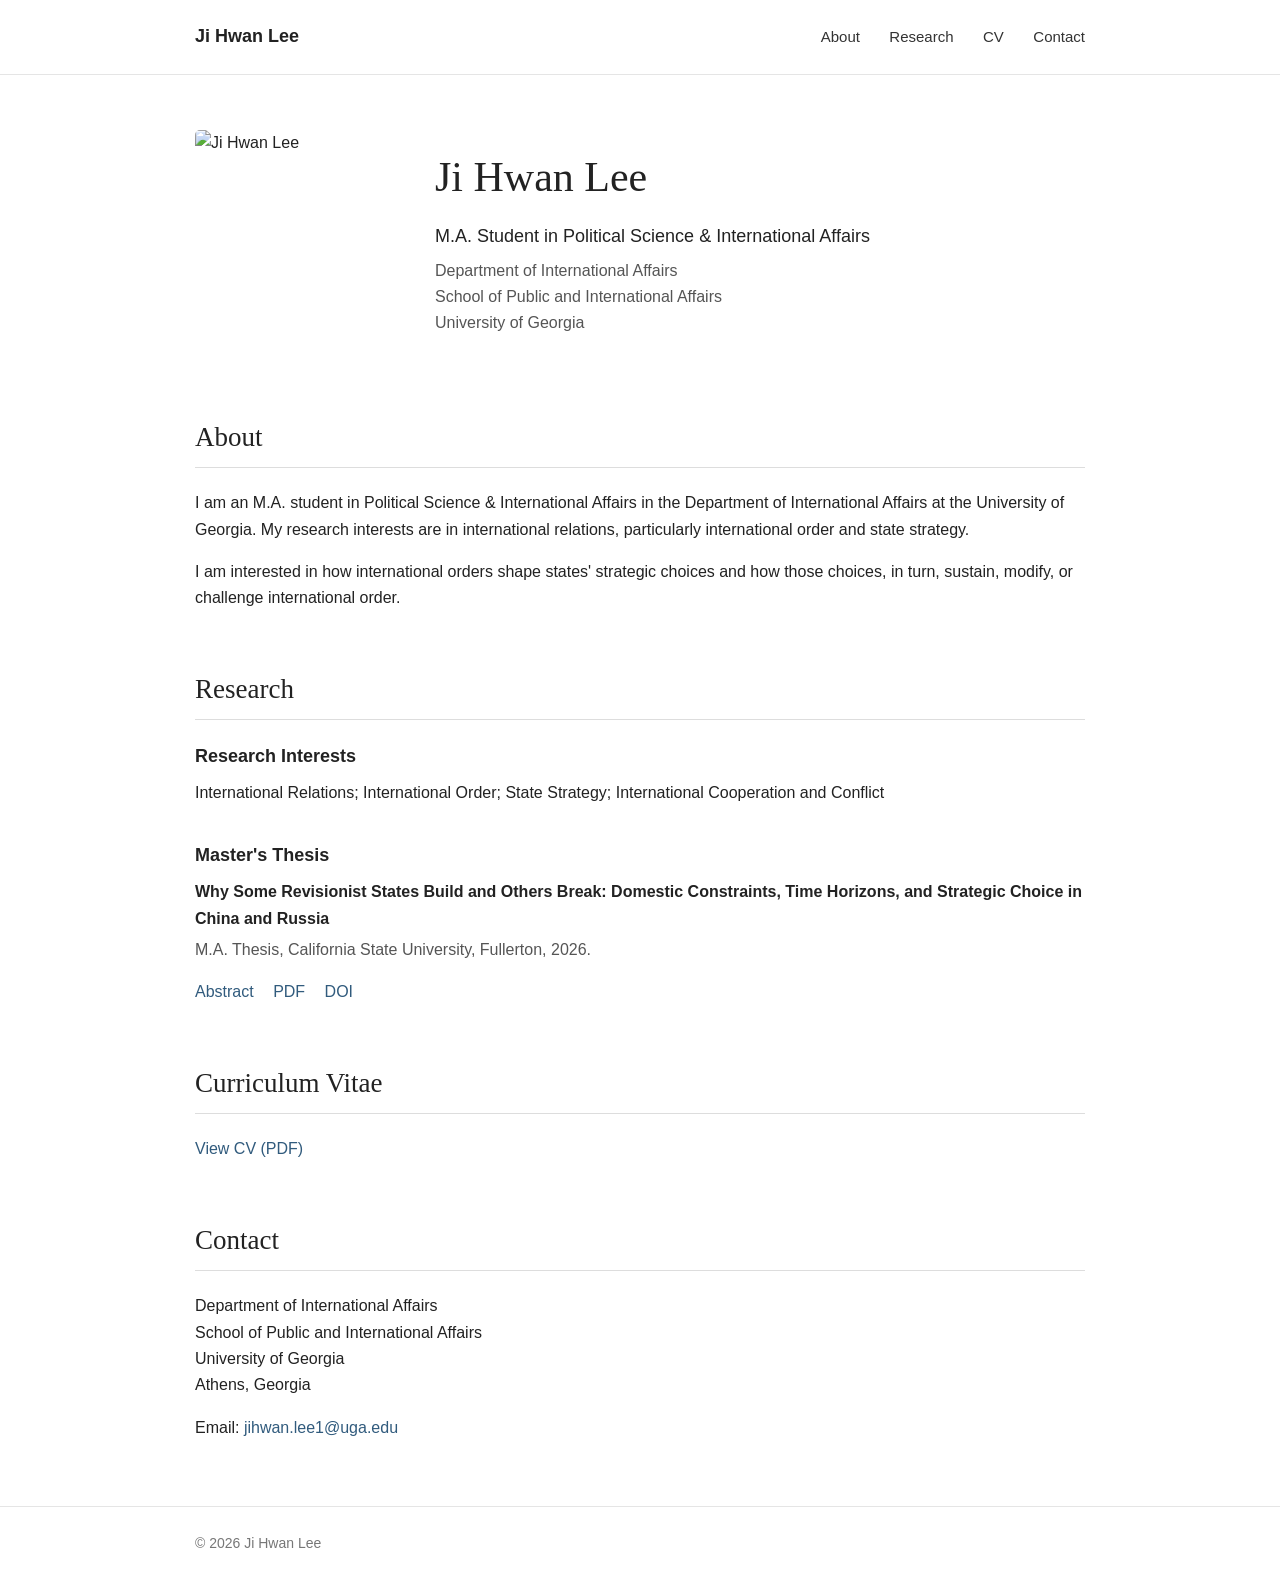
==== index.html @ fa4acfcc "Create initial index.html for academic website Initial commit of the academic website for Ji Hwan Le" ====
<!DOCTYPE html>
<html lang="en">

<head>
  <meta charset="UTF-8">
  <meta name="viewport" content="width=device-width, initial-scale=1.0">

  <title>Ji Hwan Lee</title>

  <meta name="description"
        content="Academic website of Ji Hwan Lee, M.A. student in Political Science and International Affairs at the University of Georgia.">

  <style>

    * {
      box-sizing: border-box;
    }

    body {
      margin: 0;
      font-family: Arial, Helvetica, sans-serif;
      color: #222;
      background: #ffffff;
      line-height: 1.65;
    }

    .container {
      max-width: 950px;
      margin: 0 auto;
      padding: 0 30px;
    }


    /* ---------- NAVIGATION ---------- */

    nav {
      border-bottom: 1px solid #e5e5e5;
      padding: 22px 0;
      margin-bottom: 55px;
    }

    nav .container {
      display: flex;
      justify-content: space-between;
      align-items: center;
    }

    .nav-name {
      font-size: 18px;
      font-weight: 600;
    }

    .nav-links a {
      margin-left: 25px;
      text-decoration: none;
      color: #333;
      font-size: 15px;
    }

    .nav-links a:hover {
      text-decoration: underline;
    }


    /* ---------- INTRO ---------- */

    .intro {
      display: flex;
      align-items: center;
      gap: 50px;
      margin-bottom: 65px;
    }

    .profile-photo {
      width: 190px;
      height: 220px;
      object-fit: cover;
      border-radius: 5px;
      flex-shrink: 0;
    }

    .intro-text h1 {
      font-family: Georgia, "Times New Roman", serif;
      font-size: 42px;
      font-weight: 500;
      margin: 0 0 10px 0;
    }

    .position {
      font-size: 18px;
      margin: 0 0 6px 0;
    }

    .affiliation {
      color: #555;
      margin: 0;
    }


    /* ---------- SECTIONS ---------- */

    section {
      margin-bottom: 55px;
    }

    h2 {
      font-family: Georgia, "Times New Roman", serif;
      font-size: 27px;
      font-weight: 500;
      border-bottom: 1px solid #ddd;
      padding-bottom: 8px;
      margin-bottom: 22px;
    }

    h3 {
      font-size: 18px;
      margin-bottom: 8px;
    }

    p {
      margin-top: 8px;
    }

    a {
      color: #315b7d;
      text-decoration: none;
    }

    a:hover {
      text-decoration: underline;
    }

    .paper-title {
      font-weight: 600;
      margin-bottom: 5px;
    }

    .paper-info {
      color: #555;
      margin-top: 0;
    }

    .buttons a {
      display: inline-block;
      margin-right: 15px;
      font-weight: 500;
    }


    /* ---------- FOOTER ---------- */

    footer {
      border-top: 1px solid #e5e5e5;
      margin-top: 65px;
      padding: 25px 0 40px 0;
      color: #777;
      font-size: 14px;
    }


    /* ---------- MOBILE ---------- */

    @media (max-width: 700px) {

      .intro {
        flex-direction: column;
        align-items: flex-start;
        gap: 25px;
      }

      .profile-photo {
        width: 160px;
        height: 190px;
      }

      .intro-text h1 {
        font-size: 34px;
      }

      nav .container {
        flex-direction: column;
        align-items: flex-start;
        gap: 12px;
      }

      .nav-links a {
        margin-left: 0;
        margin-right: 20px;
      }

    }

  </style>
</head>


<body>


  <!-- =======================
       TOP MENU
       ======================= -->

  <nav>
    <div class="container">

      <div class="nav-name">
        Ji Hwan Lee
      </div>

      <div class="nav-links">
        <a href="#about">About</a>
        <a href="#research">Research</a>
        <a href="#cv">CV</a>
        <a href="#contact">Contact</a>
      </div>

    </div>
  </nav>



  <main class="container">


    <!-- =======================
         PHOTO + NAME
         ======================= -->

    <div class="intro">

      <img
        src="profile.jpg"
        alt="Ji Hwan Lee"
        class="profile-photo"
      >

      <div class="intro-text">

        <h1>Ji Hwan Lee</h1>

        <p class="position">
          M.A. Student in Political Science &amp; International Affairs
        </p>

        <p class="affiliation">
          Department of International Affairs<br>
          School of Public and International Affairs<br>
          University of Georgia
        </p>

      </div>

    </div>



    <!-- =======================
         ABOUT
         네 자기소개를 수정할 곳
         ======================= -->

    <section id="about">

      <h2>About</h2>

      <p>
        I am an M.A. student in Political Science &amp; International Affairs
        in the Department of International Affairs at the University of Georgia.
        My research interests are in international relations, particularly
        international order and state strategy.
      </p>

      <p>
        I am interested in how international orders shape states' strategic
        choices and how those choices, in turn, sustain, modify, or challenge
        international order.
      </p>

    </section>



    <!-- =======================
         RESEARCH
         ======================= -->

    <section id="research">

      <h2>Research</h2>

      <h3>Research Interests</h3>

      <p>
        International Relations; International Order; State Strategy;
        International Cooperation and Conflict
      </p>


      <h3 style="margin-top:35px;">Master's Thesis</h3>

      <p class="paper-title">
        Why Some Revisionist States Build and Others Break:
        Domestic Constraints, Time Horizons, and Strategic Choice
        in China and Russia
      </p>

      <p class="paper-info">
        M.A. Thesis, California State University, Fullerton, 2026.
      </p>

      <p class="buttons">

        <a href="thesis.html">
          Abstract
        </a>

        <a href="thesis.pdf" target="_blank">
          PDF
        </a>

        <a href="https://doi.org/10.5281/zenodo.19543961"
           target="_blank">
          DOI
        </a>

      </p>

    </section>



    <!-- =======================
         CV
         ======================= -->

    <section id="cv">

      <h2>Curriculum Vitae</h2>

      <p>
        <a href="cv.pdf" target="_blank">
          View CV (PDF)
        </a>
      </p>

    </section>



    <!-- =======================
         CONTACT
         이메일만 수정
         ======================= -->

    <section id="contact">

      <h2>Contact</h2>

      <p>
        Department of International Affairs<br>
        School of Public and International Affairs<br>
        University of Georgia<br>
        Athens, Georgia
      </p>

      <p>
        Email:
        <a href="mailto:jihwan.lee1@uga.edu">
          jihwan.lee1@uga.edu
        </a>
      </p>

    </section>


  </main>



  <footer>

    <div class="container">
      © 2026 Ji Hwan Lee
    </div>

  </footer>


</body>
</html>
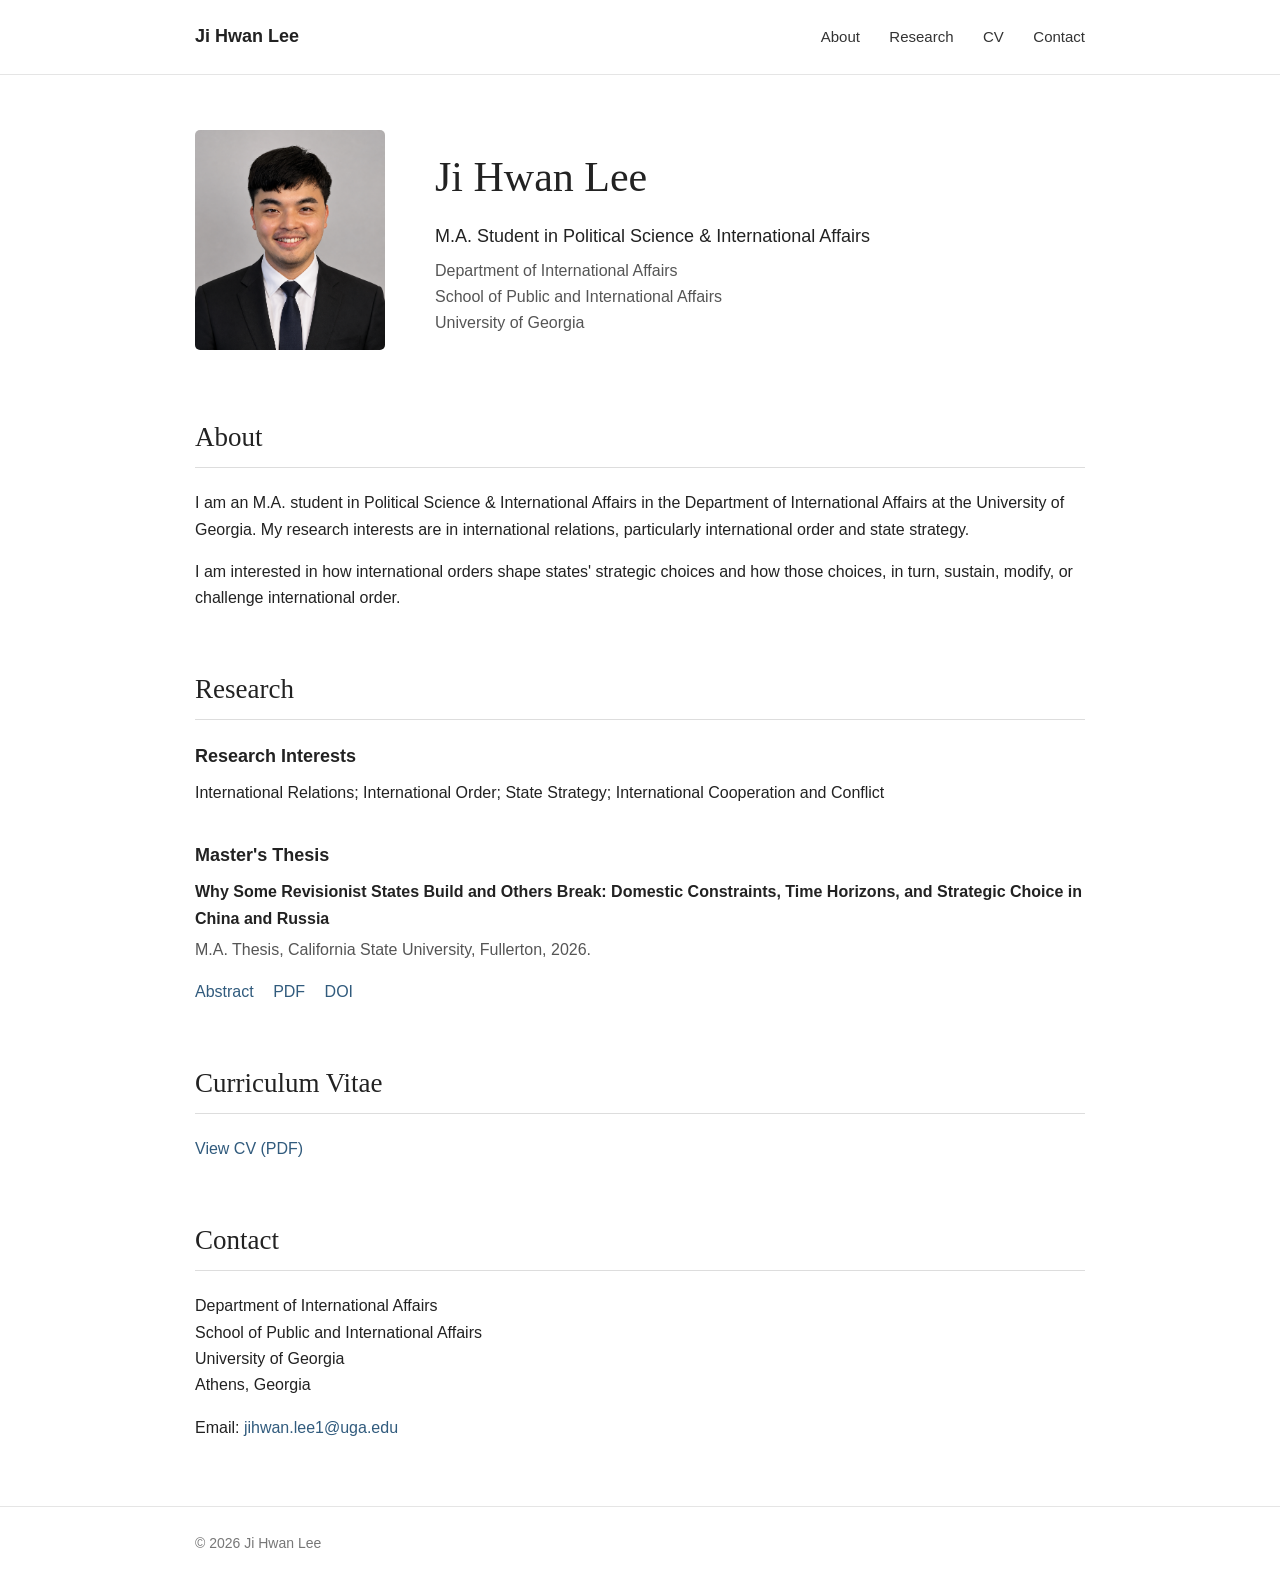
==== commit 473db7f1: "Change profile image source from jpg to png" ====
--- a/index.html
+++ b/index.html
@@ -230,7 +230,7 @@
     <div class="intro">
 
       <img
-        src="profile.jpg"
+        src="profile.png"
         alt="Ji Hwan Lee"
         class="profile-photo"
       >
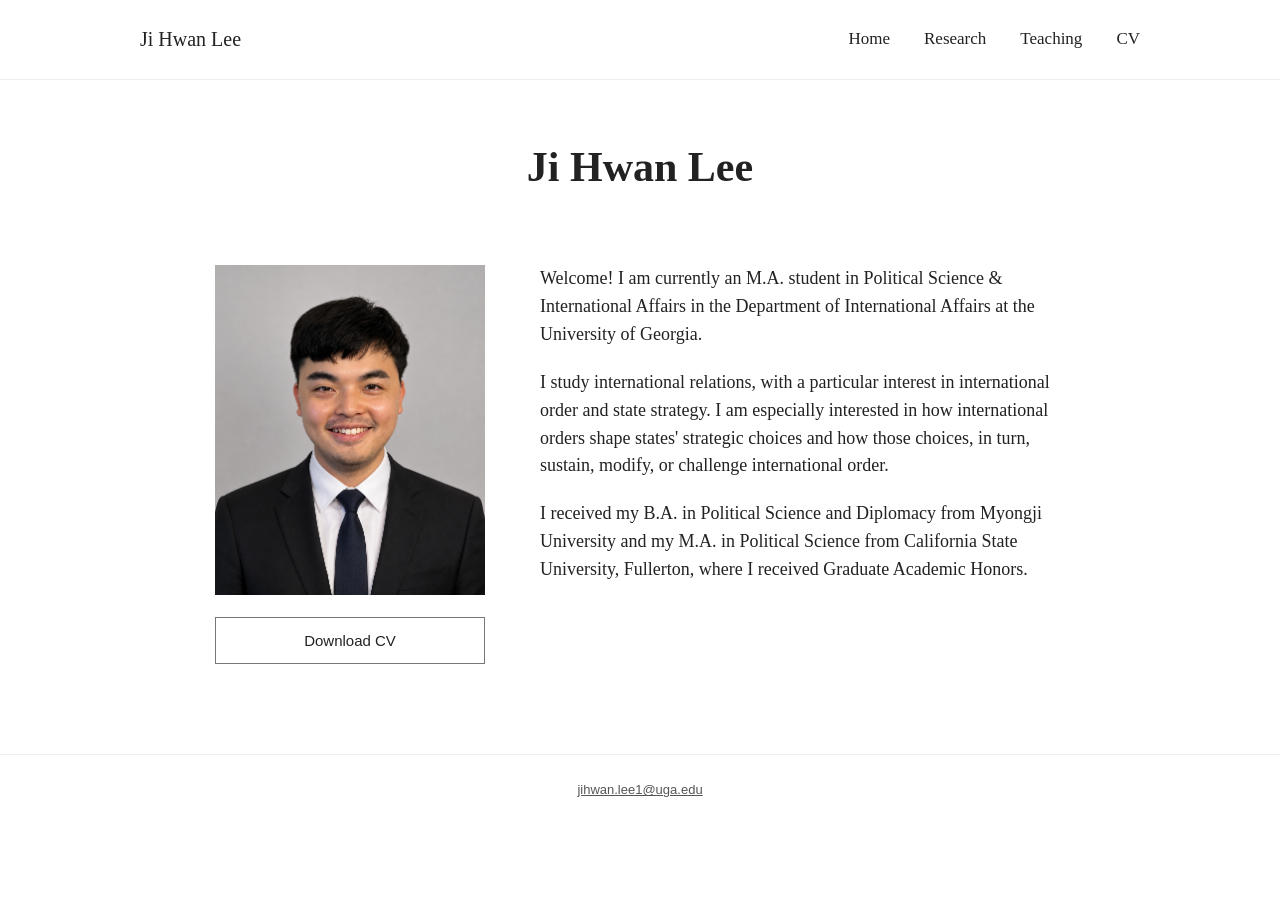
==== commit 21f508b9: "Update index.html with improved structure and styles Refactor HTML structure and improve formatting." ====
--- a/index.html
+++ b/index.html
@@ -2,232 +2,65 @@
 <html lang="en">
 
 <head>
+
   <meta charset="UTF-8">
-  <meta name="viewport" content="width=device-width, initial-scale=1.0">
+
+  <meta name="viewport"
+        content="width=device-width, initial-scale=1.0">
 
   <title>Ji Hwan Lee</title>
 
-  <meta name="description"
-        content="Academic website of Ji Hwan Lee, M.A. student in Political Science and International Affairs at the University of Georgia.">
+  <meta
+    name="description"
+    content="Academic website of Ji Hwan Lee, M.A. student in Political Science and International Affairs at the University of Georgia."
+  >
 
-  <style>
+  <link rel="stylesheet" href="style.css">
 
-    * {
-      box-sizing: border-box;
-    }
-
-    body {
-      margin: 0;
-      font-family: Arial, Helvetica, sans-serif;
-      color: #222;
-      background: #ffffff;
-      line-height: 1.65;
-    }
-
-    .container {
-      max-width: 950px;
-      margin: 0 auto;
-      padding: 0 30px;
-    }
-
-
-    /* ---------- NAVIGATION ---------- */
-
-    nav {
-      border-bottom: 1px solid #e5e5e5;
-      padding: 22px 0;
-      margin-bottom: 55px;
-    }
-
-    nav .container {
-      display: flex;
-      justify-content: space-between;
-      align-items: center;
-    }
-
-    .nav-name {
-      font-size: 18px;
-      font-weight: 600;
-    }
-
-    .nav-links a {
-      margin-left: 25px;
-      text-decoration: none;
-      color: #333;
-      font-size: 15px;
-    }
-
-    .nav-links a:hover {
-      text-decoration: underline;
-    }
-
-
-    /* ---------- INTRO ---------- */
-
-    .intro {
-      display: flex;
-      align-items: center;
-      gap: 50px;
-      margin-bottom: 65px;
-    }
-
-    .profile-photo {
-      width: 190px;
-      height: 220px;
-      object-fit: cover;
-      border-radius: 5px;
-      flex-shrink: 0;
-    }
-
-    .intro-text h1 {
-      font-family: Georgia, "Times New Roman", serif;
-      font-size: 42px;
-      font-weight: 500;
-      margin: 0 0 10px 0;
-    }
-
-    .position {
-      font-size: 18px;
-      margin: 0 0 6px 0;
-    }
-
-    .affiliation {
-      color: #555;
-      margin: 0;
-    }
-
-
-    /* ---------- SECTIONS ---------- */
-
-    section {
-      margin-bottom: 55px;
-    }
-
-    h2 {
-      font-family: Georgia, "Times New Roman", serif;
-      font-size: 27px;
-      font-weight: 500;
-      border-bottom: 1px solid #ddd;
-      padding-bottom: 8px;
-      margin-bottom: 22px;
-    }
-
-    h3 {
-      font-size: 18px;
-      margin-bottom: 8px;
-    }
-
-    p {
-      margin-top: 8px;
-    }
-
-    a {
-      color: #315b7d;
-      text-decoration: none;
-    }
-
-    a:hover {
-      text-decoration: underline;
-    }
-
-    .paper-title {
-      font-weight: 600;
-      margin-bottom: 5px;
-    }
-
-    .paper-info {
-      color: #555;
-      margin-top: 0;
-    }
-
-    .buttons a {
-      display: inline-block;
-      margin-right: 15px;
-      font-weight: 500;
-    }
-
-
-    /* ---------- FOOTER ---------- */
-
-    footer {
-      border-top: 1px solid #e5e5e5;
-      margin-top: 65px;
-      padding: 25px 0 40px 0;
-      color: #777;
-      font-size: 14px;
-    }
-
-
-    /* ---------- MOBILE ---------- */
-
-    @media (max-width: 700px) {
-
-      .intro {
-        flex-direction: column;
-        align-items: flex-start;
-        gap: 25px;
-      }
-
-      .profile-photo {
-        width: 160px;
-        height: 190px;
-      }
-
-      .intro-text h1 {
-        font-size: 34px;
-      }
-
-      nav .container {
-        flex-direction: column;
-        align-items: flex-start;
-        gap: 12px;
-      }
-
-      .nav-links a {
-        margin-left: 0;
-        margin-right: 20px;
-      }
-
-    }
-
-  </style>
 </head>
 
 
 <body>
 
 
-  <!-- =======================
-       TOP MENU
-       ======================= -->
+<header>
 
-  <nav>
-    <div class="container">
+  <div class="container header-inner">
 
-      <div class="nav-name">
-        Ji Hwan Lee
-      </div>
+    <a class="site-name" href="index.html">
+      Ji Hwan Lee
+    </a>
 
-      <div class="nav-links">
-        <a href="#about">About</a>
-        <a href="#research">Research</a>
-        <a href="#cv">CV</a>
-        <a href="#contact">Contact</a>
-      </div>
+    <nav>
 
-    </div>
-  </nav>
+      <a href="index.html">Home</a>
+
+      <a href="research.html">Research</a>
+
+      <a href="teaching.html">Teaching</a>
+
+      <a href="cv.pdf" target="_blank">CV</a>
+
+    </nav>
+
+  </div>
+
+</header>
 
 
 
-  <main class="container">
+<main class="container">
 
 
-    <!-- =======================
-         PHOTO + NAME
-         ======================= -->
+  <h1 class="home-title">
+    Ji Hwan Lee
+  </h1>
 
-    <div class="intro">
+
+  <div class="home-grid">
+
+
+    <div>
 
       <img
         src="profile.png"
@@ -235,157 +68,64 @@
         class="profile-photo"
       >
 
-      <div class="intro-text">
-
-        <h1>Ji Hwan Lee</h1>
-
-        <p class="position">
-          M.A. Student in Political Science &amp; International Affairs
-        </p>
-
-        <p class="affiliation">
-          Department of International Affairs<br>
-          School of Public and International Affairs<br>
-          University of Georgia
-        </p>
-
-      </div>
+      <a
+        href="cv.pdf"
+        target="_blank"
+        class="cv-button"
+      >
+        Download CV
+      </a>
 
     </div>
 
 
 
-    <!-- =======================
-         ABOUT
-         네 자기소개를 수정할 곳
-         ======================= -->
+    <div class="home-text">
 
-    <section id="about">
-
-      <h2>About</h2>
 
       <p>
-        I am an M.A. student in Political Science &amp; International Affairs
-        in the Department of International Affairs at the University of Georgia.
-        My research interests are in international relations, particularly
-        international order and state strategy.
+        Welcome! I am currently an M.A. student in Political Science
+        &amp; International Affairs in the Department of International
+        Affairs at the University of Georgia.
       </p>
 
+
       <p>
-        I am interested in how international orders shape states' strategic
-        choices and how those choices, in turn, sustain, modify, or challenge
-        international order.
+        I study international relations, with a particular interest
+        in international order and state strategy. I am especially
+        interested in how international orders shape states'
+        strategic choices and how those choices, in turn, sustain,
+        modify, or challenge international order.
       </p>
 
-    </section>
+
+      <p>
+        I received my B.A. in Political Science and Diplomacy from
+        Myongji University and my M.A. in Political Science from
+        California State University, Fullerton, where I received
+        Graduate Academic Honors.
+      </p>
+
+
+    </div>
+
+
+  </div>
+
+
+</main>
 
 
 
-    <!-- =======================
-         RESEARCH
-         ======================= -->
+<footer>
 
-    <section id="research">
+  <a href="mailto:jihwan.lee1@uga.edu">
+    jihwan.lee1@uga.edu
+  </a>
 
-      <h2>Research</h2>
-
-      <h3>Research Interests</h3>
-
-      <p>
-        International Relations; International Order; State Strategy;
-        International Cooperation and Conflict
-      </p>
-
-
-      <h3 style="margin-top:35px;">Master's Thesis</h3>
-
-      <p class="paper-title">
-        Why Some Revisionist States Build and Others Break:
-        Domestic Constraints, Time Horizons, and Strategic Choice
-        in China and Russia
-      </p>
-
-      <p class="paper-info">
-        M.A. Thesis, California State University, Fullerton, 2026.
-      </p>
-
-      <p class="buttons">
-
-        <a href="thesis.html">
-          Abstract
-        </a>
-
-        <a href="thesis.pdf" target="_blank">
-          PDF
-        </a>
-
-        <a href="https://doi.org/10.5281/zenodo.19543961"
-           target="_blank">
-          DOI
-        </a>
-
-      </p>
-
-    </section>
-
-
-
-    <!-- =======================
-         CV
-         ======================= -->
-
-    <section id="cv">
-
-      <h2>Curriculum Vitae</h2>
-
-      <p>
-        <a href="cv.pdf" target="_blank">
-          View CV (PDF)
-        </a>
-      </p>
-
-    </section>
-
-
-
-    <!-- =======================
-         CONTACT
-         이메일만 수정
-         ======================= -->
-
-    <section id="contact">
-
-      <h2>Contact</h2>
-
-      <p>
-        Department of International Affairs<br>
-        School of Public and International Affairs<br>
-        University of Georgia<br>
-        Athens, Georgia
-      </p>
-
-      <p>
-        Email:
-        <a href="mailto:jihwan.lee1@uga.edu">
-          jihwan.lee1@uga.edu
-        </a>
-      </p>
-
-    </section>
-
-
-  </main>
-
-
-
-  <footer>
-
-    <div class="container">
-      © 2026 Ji Hwan Lee
-    </div>
-
-  </footer>
+</footer>
 
 
 </body>
+
 </html>
--- a/style.css
+++ b/style.css
@@ -0,0 +1,227 @@
+* {
+  box-sizing: border-box;
+}
+
+body {
+  margin: 0;
+  background: #ffffff;
+  color: #222;
+  font-family: Georgia, "Times New Roman", serif;
+  line-height: 1.55;
+}
+
+.container {
+  width: min(1000px, calc(100% - 60px));
+  margin: 0 auto;
+}
+
+
+/* HEADER */
+
+header {
+  border-bottom: 1px solid #eeeeee;
+  padding: 24px 0;
+  margin-bottom: 55px;
+}
+
+.header-inner {
+  display: flex;
+  align-items: center;
+  justify-content: space-between;
+}
+
+.site-name {
+  color: #222;
+  text-decoration: none;
+  font-size: 20px;
+}
+
+nav a {
+  color: #222;
+  text-decoration: none;
+  margin-left: 30px;
+  font-size: 17px;
+}
+
+nav a:hover {
+  text-decoration: underline;
+}
+
+
+/* HOME */
+
+.home-title {
+  text-align: center;
+  font-size: 42px;
+  font-weight: 600;
+  margin: 15px 0 65px;
+}
+
+.home-grid {
+  display: grid;
+  grid-template-columns: 270px 1fr;
+  gap: 55px;
+  align-items: start;
+  max-width: 850px;
+  margin: 0 auto;
+}
+
+.profile-photo {
+  width: 270px;
+  height: 330px;
+  object-fit: cover;
+  display: block;
+}
+
+.cv-button {
+  display: block;
+  margin-top: 22px;
+  border: 1px solid #777;
+  padding: 11px 15px;
+  text-align: center;
+  color: #222;
+  text-decoration: none;
+  font-family: Arial, Helvetica, sans-serif;
+  font-size: 15px;
+}
+
+.cv-button:hover {
+  background: #f5f5f5;
+}
+
+.home-text {
+  font-size: 18px;
+}
+
+.home-text p {
+  margin-top: 0;
+  margin-bottom: 20px;
+}
+
+
+/* GENERAL PAGES */
+
+.page-title {
+  font-size: 34px;
+  font-weight: 600;
+  margin-bottom: 60px;
+}
+
+h2 {
+  font-size: 23px;
+  font-weight: 500;
+  margin-top: 45px;
+}
+
+.paper-title {
+  font-size: 18px;
+  line-height: 1.5;
+  margin-bottom: 6px;
+}
+
+.paper-meta {
+  color: #555;
+  margin-top: 0;
+  margin-bottom: 10px;
+}
+
+.paper-links a {
+  color: #333;
+  margin-right: 18px;
+}
+
+.abstract-heading {
+  margin-top: 38px;
+  font-size: 19px;
+  font-weight: 600;
+}
+
+.abstract {
+  font-size: 16px;
+  line-height: 1.75;
+  text-align: justify;
+  text-indent: 2em;
+  margin-top: 12px;
+}
+
+.placeholder {
+  font-size: 17px;
+  color: #555;
+}
+
+
+/* THESIS PAGE */
+
+.thesis-page {
+  max-width: 800px;
+  margin: 0 auto;
+}
+
+.thesis-title {
+  font-size: 30px;
+  line-height: 1.35;
+  margin-bottom: 15px;
+}
+
+.thesis-author {
+  font-size: 19px;
+  margin-bottom: 5px;
+}
+
+.thesis-info {
+  color: #555;
+  margin-top: 0;
+}
+
+
+/* FOOTER */
+
+footer {
+  margin-top: 90px;
+  padding: 25px 0 35px;
+  text-align: center;
+  border-top: 1px solid #eeeeee;
+  font-family: Arial, Helvetica, sans-serif;
+  font-size: 13px;
+  color: #666;
+}
+
+footer a {
+  color: #555;
+}
+
+
+/* MOBILE */
+
+@media (max-width: 700px) {
+
+  .header-inner {
+    flex-direction: column;
+    align-items: flex-start;
+    gap: 15px;
+  }
+
+  nav a {
+    margin-left: 0;
+    margin-right: 20px;
+  }
+
+  .home-title {
+    text-align: left;
+    font-size: 35px;
+    margin-bottom: 35px;
+  }
+
+  .home-grid {
+    grid-template-columns: 1fr;
+  }
+
+  .profile-photo {
+    width: 230px;
+    height: 285px;
+  }
+
+  .cv-button {
+    width: 230px;
+  }
+}
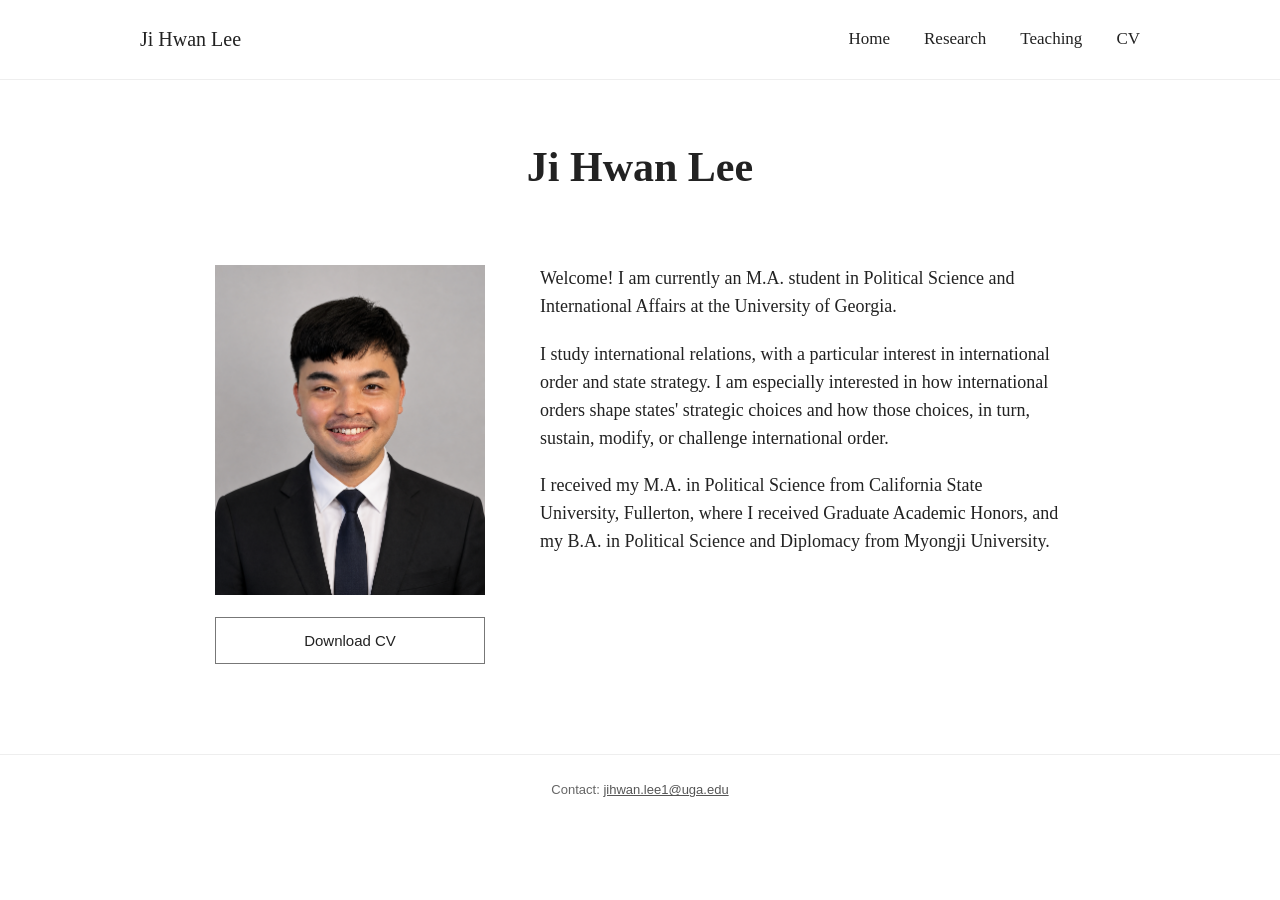
==== commit 5bfb2300: "Update introduction and education details in index.html Revised introduction and education backgroun" ====
--- a/index.html
+++ b/index.html
@@ -60,6 +60,8 @@
   <div class="home-grid">
 
 
+    <!-- PROFILE PHOTO + CV -->
+
     <div>
 
       <img
@@ -80,13 +82,14 @@
 
 
 
+    <!-- INTRODUCTION -->
+
     <div class="home-text">
 
 
       <p>
         Welcome! I am currently an M.A. student in Political Science
-        &amp; International Affairs in the Department of International
-        Affairs at the University of Georgia.
+        and International Affairs at the University of Georgia.
       </p>
 
 
@@ -100,10 +103,9 @@
 
 
       <p>
-        I received my B.A. in Political Science and Diplomacy from
-        Myongji University and my M.A. in Political Science from
-        California State University, Fullerton, where I received
-        Graduate Academic Honors.
+        I received my M.A. in Political Science from California State
+        University, Fullerton, where I received Graduate Academic Honors,
+        and my B.A. in Political Science and Diplomacy from Myongji University.
       </p>
 
 
@@ -119,6 +121,7 @@
 
 <footer>
 
+  Contact:
   <a href="mailto:jihwan.lee1@uga.edu">
     jihwan.lee1@uga.edu
   </a>
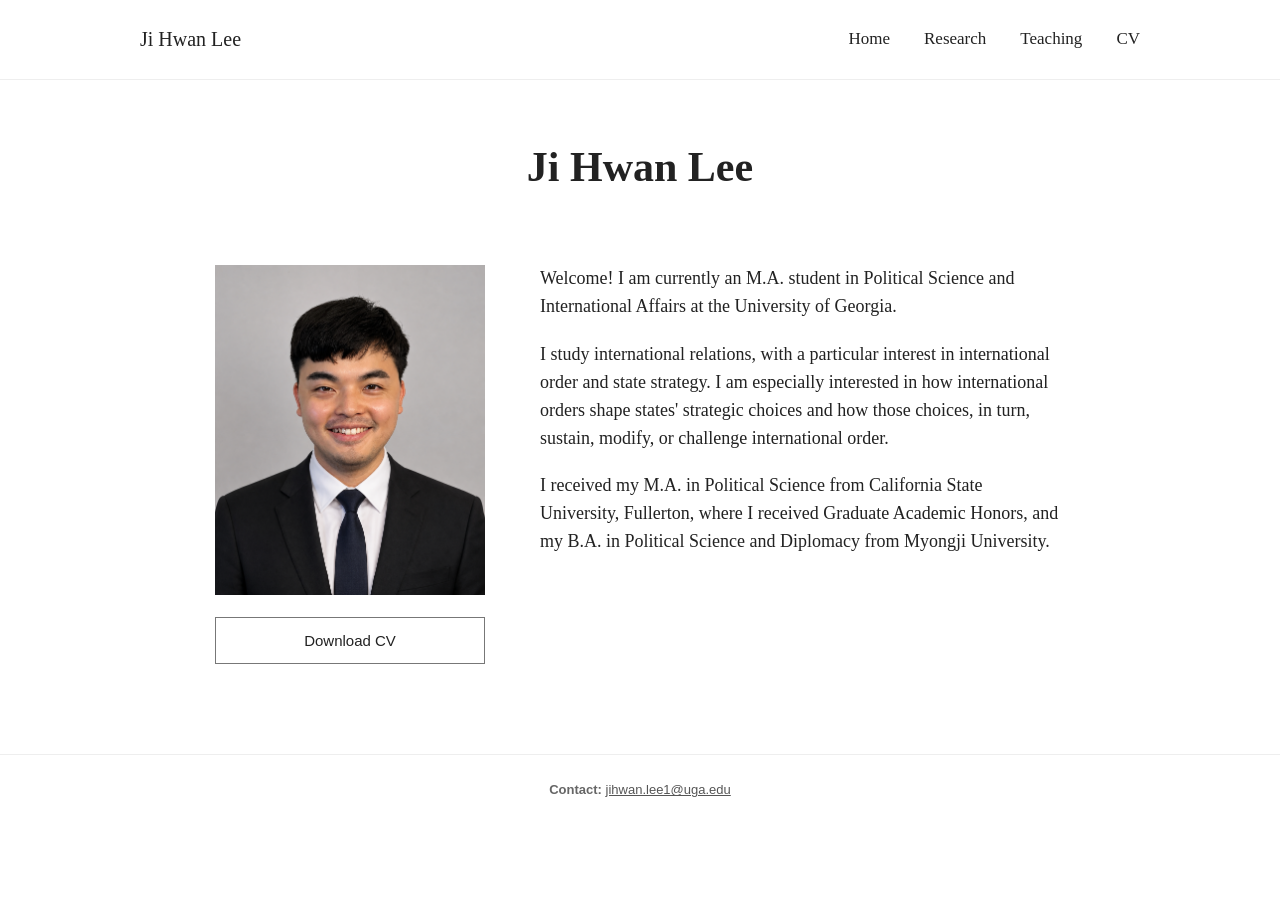
==== commit ac81fa10: "Bold the 'Contact' label in footer" ====
--- a/index.html
+++ b/index.html
@@ -121,7 +121,7 @@
 
 <footer>
 
-  Contact:
+  <strong>Contact:</strong>
   <a href="mailto:jihwan.lee1@uga.edu">
     jihwan.lee1@uga.edu
   </a>
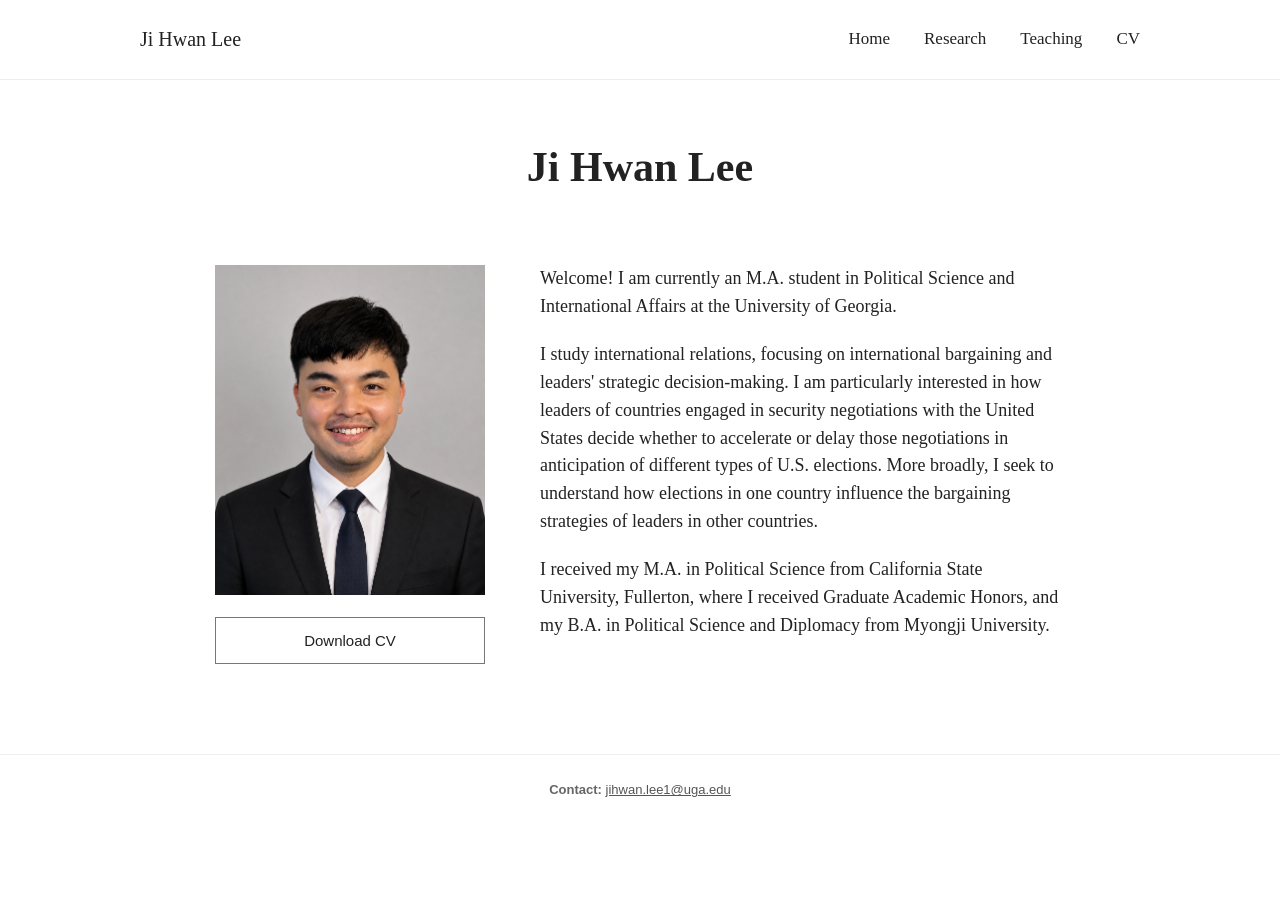
==== commit 87e9415d: "Revise personal statement in index.html" ====
--- a/index.html
+++ b/index.html
@@ -94,11 +94,7 @@
 
 
       <p>
-        I study international relations, with a particular interest
-        in international order and state strategy. I am especially
-        interested in how international orders shape states'
-        strategic choices and how those choices, in turn, sustain,
-        modify, or challenge international order.
+       I study international relations, focusing on international bargaining and leaders' strategic decision-making. I am particularly interested in how leaders of countries engaged in security negotiations with the United States decide whether to accelerate or delay those negotiations in anticipation of different types of U.S. elections. More broadly, I seek to understand how elections in one country influence the bargaining strategies of leaders in other countries.
       </p>
 
 
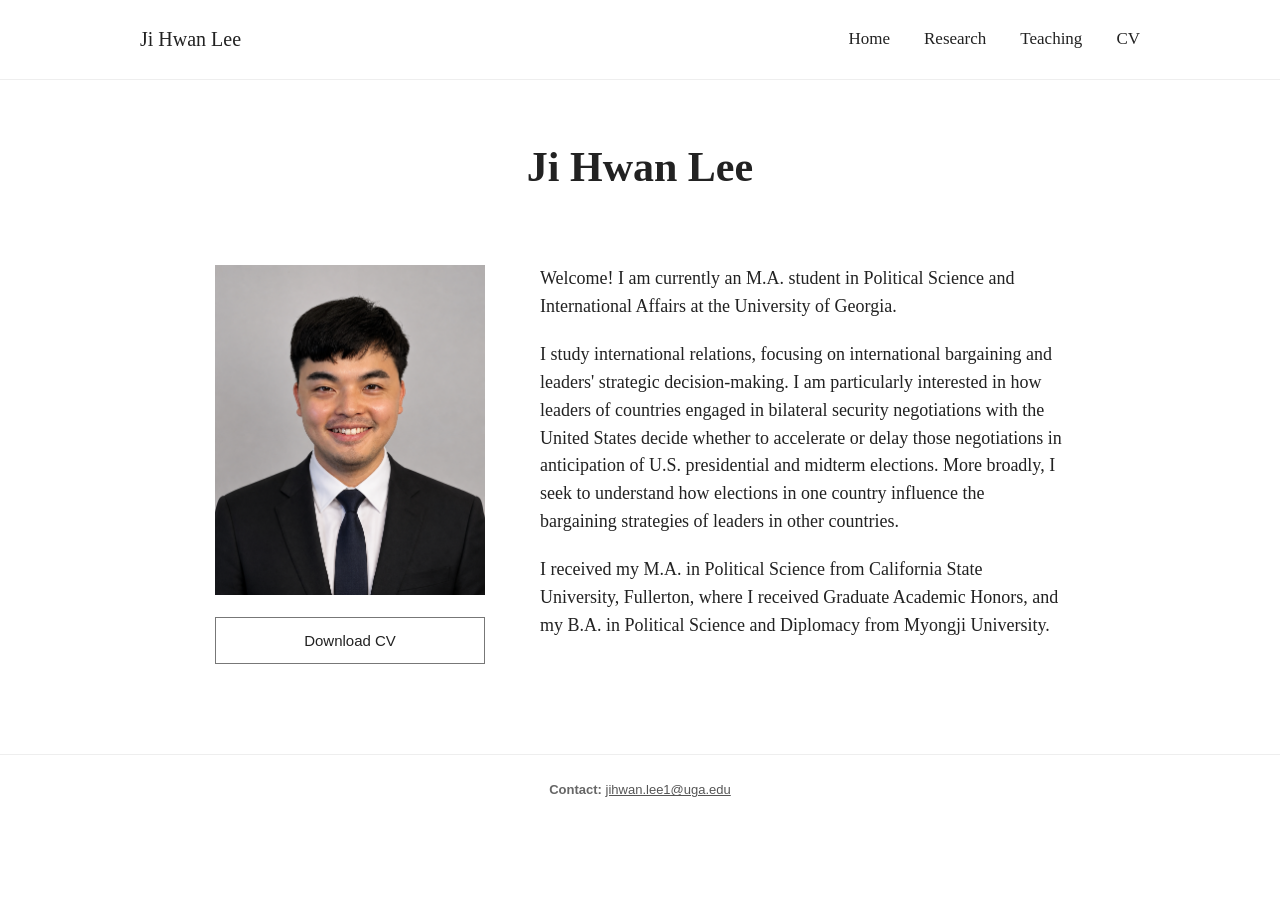
==== commit a36703aa: "Refine description of international relations study" ====
--- a/index.html
+++ b/index.html
@@ -94,7 +94,7 @@
 
 
       <p>
-       I study international relations, focusing on international bargaining and leaders' strategic decision-making. I am particularly interested in how leaders of countries engaged in security negotiations with the United States decide whether to accelerate or delay those negotiations in anticipation of different types of U.S. elections. More broadly, I seek to understand how elections in one country influence the bargaining strategies of leaders in other countries.
+       I study international relations, focusing on international bargaining and leaders' strategic decision-making. I am particularly interested in how leaders of countries engaged in bilateral security negotiations with the United States decide whether to accelerate or delay those negotiations in anticipation of U.S. presidential and midterm elections. More broadly, I seek to understand how elections in one country influence the bargaining strategies of leaders in other countries.
       </p>
 
 
